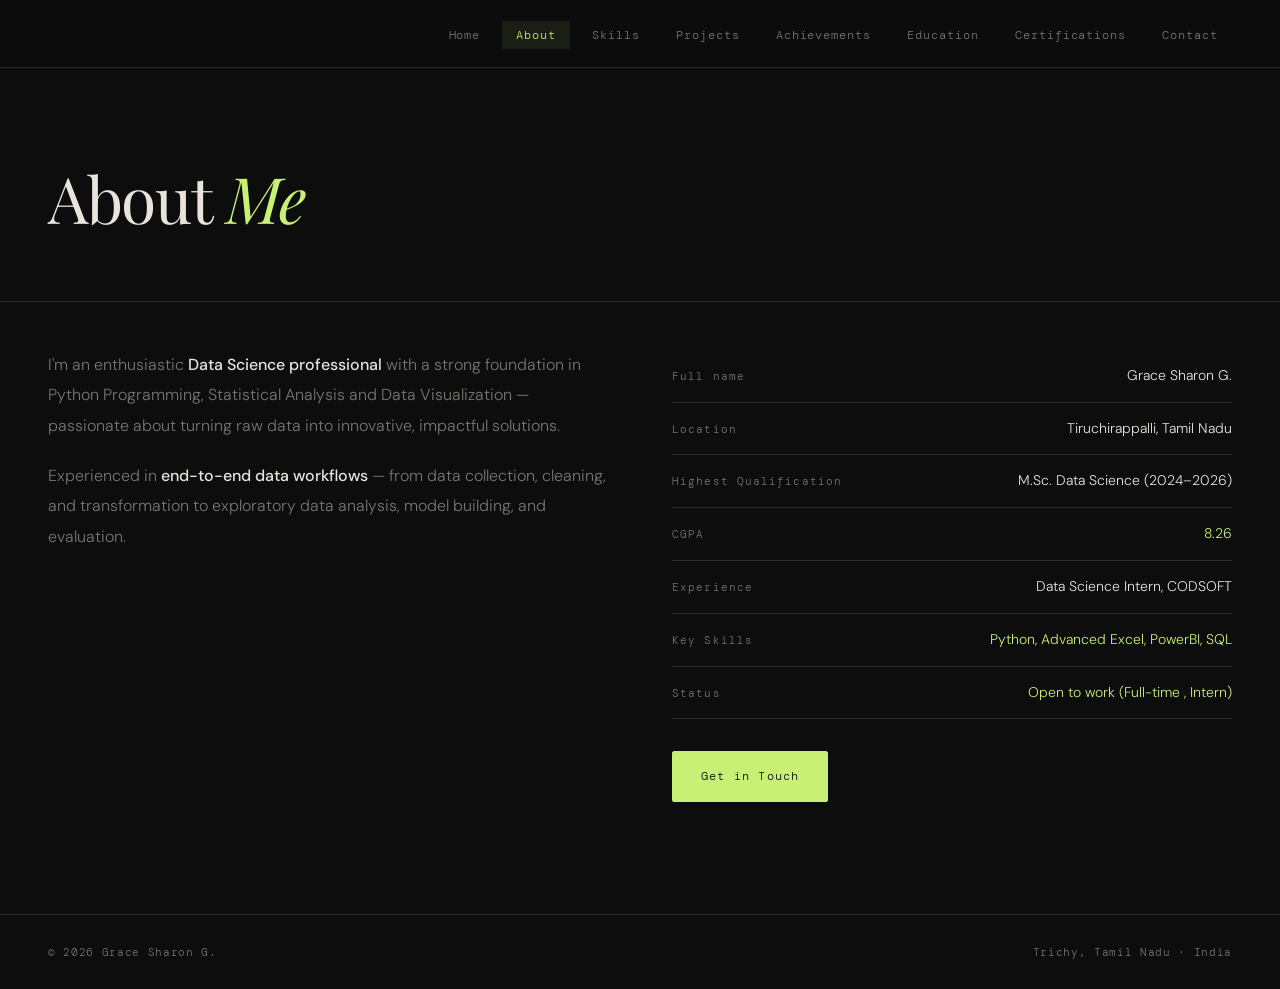
==== about.html @ ab7e4d13 "Add files via upload" ====
<!DOCTYPE html>
<html lang="en">
<head>
<meta charset="UTF-8">
<meta name="viewport" content="width=device-width, initial-scale=1.0">
<title>About — Grace Sharon</title>
<link rel="stylesheet" href="style.css">
</head>
<body>
<nav>
  <a class="nav-logo" href="index.html"></a>
  <button class="nav-hamburger" onclick="toggleMenu()" aria-label="Menu">
    <span></span><span></span><span></span>
  </button>
  <ul class="nav-links" id="nav-links">
    <li><a href="index.html">Home</a></li>
    <li><a href="about.html" class="active">About</a></li>
    <li><a href="skills.html">Skills</a></li>
    <li><a href="projects.html">Projects</a></li>
    <li><a href="achievements.html">Achievements</a></li>
    <li><a href="education.html">Education</a></li>
    <li><a href="certifications.html">Certifications</a></li>
    <li><a href="contact.html">Contact</a></li>
  </ul>
</nav>

<div class="page">
  <div class="page-header reveal">
    <h1 class="page-title">About  <em>Me</em></h1>
  </div>

  <div class="content">
    <div class="grid-2" style="gap: 64px; margin-bottom: 64px;">
      <div class="reveal">
        <p style="font-size:16px; color:var(--muted); line-height:1.9; margin-bottom:20px;">
          I'm an enthusiastic <strong style="color:var(--text); font-weight:500;">Data Science professional</strong> with a strong foundation in Python Programming, Statistical Analysis and Data Visualization — passionate about turning raw data into innovative, impactful solutions.
        </p>
        <p style="font-size:16px; color:var(--muted); line-height:1.9;">
          Experienced in <strong style="color:var(--text); font-weight:500;">end-to-end data workflows</strong> — from data collection, cleaning, and transformation to exploratory data analysis, model building, and evaluation.
        </p>
      </div>

      <div class="reveal">
        <div class="detail-row">
          <span class="detail-label">Full name</span>
          <span class="detail-value">Grace Sharon G.</span>
        </div>
        <div class="detail-row">
          <span class="detail-label">Location</span>
          <span class="detail-value">Tiruchirappalli, Tamil Nadu</span>
        </div>
        <div class="detail-row">
          <span class="detail-label">Highest Qualification</span>
          <span class="detail-value">M.Sc. Data Science (2024–2026)</span>
        </div>
        <div class="detail-row">
          <span class="detail-label">CGPA</span>
          <span class="detail-value" style="color:var(--accent)">8.26</span>
        </div>
        <div class="detail-row">
          <span class="detail-label">Experience</span>
          <span class="detail-value">Data Science Intern, CODSOFT</span>
        </div>
        <div class="detail-row">
          <span class="detail-label">Key Skills</span>
          <span class="detail-value" style="color:var(--accent)">Python, Advanced Excel, PowerBI, SQL</span>
        </div>
        <div class="detail-row">
          <span class="detail-label">Status</span>
          <span class="detail-value" style="color:var(--accent)">Open to work (Full-time , Intern)</span>
        </div>

        <div style="margin-top: 32px;">
          <a href="contact.html" class="btn btn-primary">Get in Touch</a>
        </div>
      </div>
    </div>
  </div>
</div>

<footer>
  <div class="footer-copy">© 2026 Grace Sharon G.</div>
  <div class="footer-copy">Trichy, Tamil Nadu · India</div>
</footer>

<script>
function toggleMenu(){ document.getElementById('nav-links').classList.toggle('open'); }
const obs = new IntersectionObserver(entries => {
  entries.forEach((e,i)=>{ if(e.isIntersecting){ setTimeout(()=>e.target.classList.add('visible'),i*80); obs.unobserve(e.target); } });
}, {threshold:0.1});
document.querySelectorAll('.reveal').forEach(el=>obs.observe(el));
</script>
</body>
</html>
---- style.css ----
@import url('https://fonts.googleapis.com/css2?family=Playfair+Display:ital,wght@0,400;0,700;1,400&family=DM+Mono:wght@300;400;500&family=DM+Sans:wght@300;400;500&display=swap');

:root {
  --bg: #0d0d0d;
  --surface: #141414;
  --surface2: #1c1c1c;
  --border: #2a2a2a;
  --text: #e8e4dc;
  --muted: #7a7570;
  --accent: #c8f075;
  --accent2: #75c8f0;
  --accent3: #f0a875;
  --serif: 'Playfair Display', Georgia, serif;
  --mono: 'DM Mono', monospace;
  --sans: 'DM Sans', sans-serif;
}

*, *::before, *::after { box-sizing: border-box; margin: 0; padding: 0; }
html { scroll-behavior: smooth; }

body {
  background: var(--bg);
  color: var(--text);
  font-family: var(--sans);
  font-weight: 300;
  line-height: 1.7;
  overflow-x: hidden;
  min-height: 100vh;
}

/* ── NAV ── */
nav {
  position: fixed; top: 0; left: 0; right: 0; z-index: 100;
  display: flex; justify-content: space-between; align-items: center;
  padding: 20px 48px;
  border-bottom: 1px solid var(--border);
  background: rgba(13,13,13,0.9);
  backdrop-filter: blur(14px);
}

.nav-logo {
  font-family: var(--mono);
  font-size: 13px;
  color: var(--accent);
  letter-spacing: 0.1em;
  text-decoration: none;
}

.nav-links { display: flex; gap: 8px; list-style: none; }

.nav-links a {
  font-family: var(--mono);
  font-size: 12px;
  color: var(--muted);
  text-decoration: none;
  letter-spacing: 0.08em;
  padding: 6px 14px;
  border-radius: 2px;
  transition: all 0.2s;
}

.nav-links a:hover { color: var(--text); }
.nav-links a.active {
  color: var(--accent);
  background: rgba(200,240,117,0.08);
}

.nav-hamburger {
  display: none;
  flex-direction: column; gap: 5px;
  cursor: pointer; background: none; border: none; padding: 4px;
}
.nav-hamburger span {
  display: block; width: 22px; height: 1px; background: var(--text);
  transition: all 0.3s;
}

/* ── PAGE WRAPPER ── */
.page {
  padding-top: 80px;
  min-height: 100vh;
}

/* ── HERO (index) ── */
.hero {
  min-height: calc(100vh - 80px);
  display: flex; flex-direction: column; justify-content: flex-end;
  padding: 0 48px 80px;
  position: relative; overflow: hidden;
}

.hero-bg {
  position: absolute; inset: 0;
  background:
    radial-gradient(ellipse 60% 50% at 70% 40%, rgba(200,240,117,0.07) 0%, transparent 70%),
    radial-gradient(ellipse 40% 60% at 20% 80%, rgba(117,200,240,0.05) 0%, transparent 60%);
  pointer-events: none;
}

.hero-tag {
  font-family: var(--mono); font-size: 12px;
  color: var(--accent); letter-spacing: 0.15em;
  margin-bottom: 24px;
  display: flex; align-items: center; gap: 10px;
}
.hero-tag::before {
  content: ''; display: inline-block;
  width: 28px; height: 1px; background: var(--accent);
}

.hero h1 {
  font-family: var(--serif);
  font-size: clamp(52px, 8vw, 104px);
  font-weight: 400; line-height: 1.0; letter-spacing: -0.02em;
  margin-bottom: 32px;
}
.hero h1 em { font-style: italic; color: var(--accent); }

.hero-desc {
  max-width: 520px; font-size: 16px;
  color: var(--muted); line-height: 1.8; margin-bottom: 48px;
}

.hero-actions { display: flex; gap: 16px; flex-wrap: wrap; }

.hero-stats {
  position: absolute; right: 48px; bottom: 80px;
  display: flex; flex-direction: column; gap: 28px; text-align: right;
}
.stat-num {
  font-family: var(--serif); font-size: 38px;
  font-weight: 700; color: var(--accent); line-height: 1;
}
.stat-label {
  font-family: var(--mono); font-size: 11px;
  color: var(--muted); letter-spacing: 0.1em;
}

/* ── BUTTONS ── */
.btn {
  font-family: var(--mono); font-size: 12px;
  letter-spacing: 0.1em; padding: 14px 28px;
  border-radius: 2px; cursor: pointer;
  text-decoration: none; transition: all 0.2s; display: inline-block;
}
.btn-primary {
  background: var(--accent); color: #0d0d0d;
  border: 1px solid var(--accent);
}
.btn-primary:hover { background: transparent; color: var(--accent); }
.btn-secondary {
  background: transparent; color: var(--text);
  border: 1px solid var(--border);
}
.btn-secondary:hover { border-color: var(--text); }

/* ── INNER PAGE HEADER ── */
.page-header {
  padding: 64px 48px 48px;
  border-bottom: 1px solid var(--border);
}
.page-eyebrow {
  font-family: var(--mono); font-size: 11px;
  color: var(--accent); letter-spacing: 0.15em; margin-bottom: 12px;
}
.page-title {
  font-family: var(--serif);
  font-size: clamp(40px, 5vw, 64px);
  font-weight: 400; letter-spacing: -0.02em;
}
.page-title em { font-style: italic; color: var(--accent); }

/* ── CONTENT AREA ── */
.content { padding: 48px; }

/* ── REVEAL ANIMATION ── */
.reveal {
  opacity: 0; transform: translateY(22px);
  transition: opacity 0.65s ease, transform 0.65s ease;
}
.reveal.visible { opacity: 1; transform: none; }

/* ── CARDS / GRID ── */
.grid-2 { display: grid; grid-template-columns: 1fr 1fr; gap: 2px; }
.grid-3 { display: grid; grid-template-columns: repeat(3, 1fr); gap: 2px; }
.grid-auto { display: grid; grid-template-columns: repeat(auto-fit, minmax(240px, 1fr)); gap: 2px; }

.card {
  background: var(--surface); padding: 28px 24px;
  transition: background 0.2s;
}
.card:hover { background: var(--surface2); }

.card-label {
  font-family: var(--mono); font-size: 11px;
  color: var(--accent); letter-spacing: 0.12em; margin-bottom: 14px;
}
.card-title { font-size: 15px; color: var(--text); margin-bottom: 6px; line-height: 1.4; }
.card-sub { font-family: var(--mono); font-size: 11px; color: var(--muted); }

/* WINNER badge */
.badge-winner {
  display: inline-block;
  font-family: var(--mono); font-size: 9px;
  letter-spacing: 0.15em; color: #0d0d0d;
  background: var(--accent); padding: 3px 8px; border-radius: 2px;
  margin-bottom: 10px;
}

/* LIST ROWS */
.list-row {
  display: grid; grid-template-columns: 120px 1fr auto;
  gap: 32px; align-items: start;
  padding: 28px 0; border-bottom: 1px solid var(--border);
}
.list-row-meta {
  font-family: var(--mono); font-size: 12px;
  color: var(--muted); padding-top: 4px;
}
.list-row-title {
  font-family: var(--serif); font-size: 22px;
  font-weight: 400; margin-bottom: 8px; transition: color 0.2s;
}
.list-row:hover .list-row-title { color: var(--accent); }
.list-row-desc { font-size: 14px; color: var(--muted); line-height: 1.7; max-width: 580px; }
.list-row-arrow { font-size: 20px; color: var(--border); padding-top:4px; transition: color 0.2s; }
.list-row:hover .list-row-arrow { color: var(--accent); }

/* TAGS */
.tags { display: flex; gap: 8px; flex-wrap: wrap; margin-top: 14px; }
.tag {
  font-family: var(--mono); font-size: 11px;
  padding: 4px 10px; border: 1px solid var(--border);
  color: var(--muted); letter-spacing: 0.08em; border-radius: 2px;
}

/* SKILL LIST */
.skill-list { list-style: none; display: flex; flex-direction: column; gap: 8px; }
.skill-list li {
  font-size: 14px; color: var(--muted);
  display: flex; align-items: center; gap: 8px; transition: color 0.2s;
}
.skill-list li:hover { color: var(--text); }
.skill-list li::before { content: '·'; color: var(--accent); font-size: 20px; line-height: 0; }

/* DETAIL ROW */
.detail-row {
  display: flex; justify-content: space-between; align-items: baseline;
  padding: 14px 0; border-bottom: 1px solid var(--border); font-size: 14px;
}
.detail-label { font-family: var(--mono); font-size: 11px; color: var(--muted); letter-spacing: 0.1em; }
.detail-value { color: var(--text); }

/* FOOTER */
footer {
  padding: 28px 48px;
  border-top: 1px solid var(--border);
  display: flex; justify-content: space-between; align-items: center;
  margin-top: auto;
}
.footer-copy { font-family: var(--mono); font-size: 11px; color: var(--muted); letter-spacing: 0.06em; }

/* CONTACT LINKS */
.contact-link {
  display: flex; justify-content: space-between; align-items: center;
  padding: 18px 0; border-bottom: 1px solid var(--border);
  text-decoration: none; color: var(--text); transition: all 0.2s;
}
.contact-link:hover { padding-left: 8px; }
.contact-link:hover .cl-label { color: var(--accent); }
.cl-label { font-size: 15px; transition: color 0.2s; }
.cl-value { font-family: var(--mono); font-size: 12px; color: var(--muted); }

/* ── RESPONSIVE ── */
@media (max-width: 768px) {
  nav { padding: 16px 24px; }
  .nav-links { display: none; flex-direction: column; position: absolute; top: 61px; left: 0; right: 0; background: var(--bg); border-bottom: 1px solid var(--border); padding: 16px 24px; gap: 4px; }
  .nav-links.open { display: flex; }
  .nav-hamburger { display: flex; }
  .hero { padding: 0 24px 60px; }
  .hero-stats { display: none; }
  .page-header { padding: 40px 24px 32px; }
  .content { padding: 32px 24px; }
  .grid-2 { grid-template-columns: 1fr; }
  .grid-3 { grid-template-columns: 1fr; }
  .list-row { grid-template-columns: 1fr; gap: 10px; }
  .list-row-arrow { display: none; }
  footer { flex-direction: column; gap: 8px; text-align: center; padding: 24px; }
}
/* HERO IMAGE */
.hero-image {
  position: absolute;
  top: 100px;
  right: 100px;
  width: 400px;
  height: 450px;
  overflow: hidden;
  border-radius: 6px;
  border: 1px solid var(--border);
  background: var(--surface);
}

.hero-image img {
  width: 100%;
  height: 100%;
  object-fit: cover;
}

/* Mobile */
@media (max-width: 768px) {
  .hero-image {
    position: static;
    width: 180px;
    height: 220px;
    margin: 40px auto 0;
  }
}
/* HERO CONTACT LINKS */
.hero-contact {
  position: absolute;
  top: 40px;
  right: 100px;
  display: flex;
  flex-direction: column;
  gap: 10px;
  text-align: right;
}

.hero-contact a {
  font-family: var(--mono);
  font-size: 12px;
  color: var(--muted);
  text-decoration: none;
  letter-spacing: 0.08em;
  transition: color 0.2s;
}

.hero-contact a:hover {
  color: var(--accent);
}

/* Mobile */
@media (max-width: 768px) {
  .hero-contact {
    position: static;
    margin-top: 20px;
    text-align: center;
    align-items: center;
  }
}
/* HERO CONTACT LINKS - INLINE */
.hero-contact {
  position: absolute;
  top: 40px;
  right: 100px;
  display: flex;
  flex-direction: row;
  gap: 14px;
  align-items: center;
}

.hero-contact a {
  font-family: var(--mono);
  font-size: 12px;
  color: var(--muted);
  text-decoration: none;
  letter-spacing: 0.08em;
  transition: color 0.2s;
}

.hero-contact a:hover {
  color: var(--accent);
}

.hero-contact span {
  color: var(--border);
  font-size: 12px;
}

/* Mobile */
@media (max-width: 768px) {
  .hero-contact {
    position: static;
    justify-content: center;
    margin-top: 20px;
    gap: 10px;
  }
}
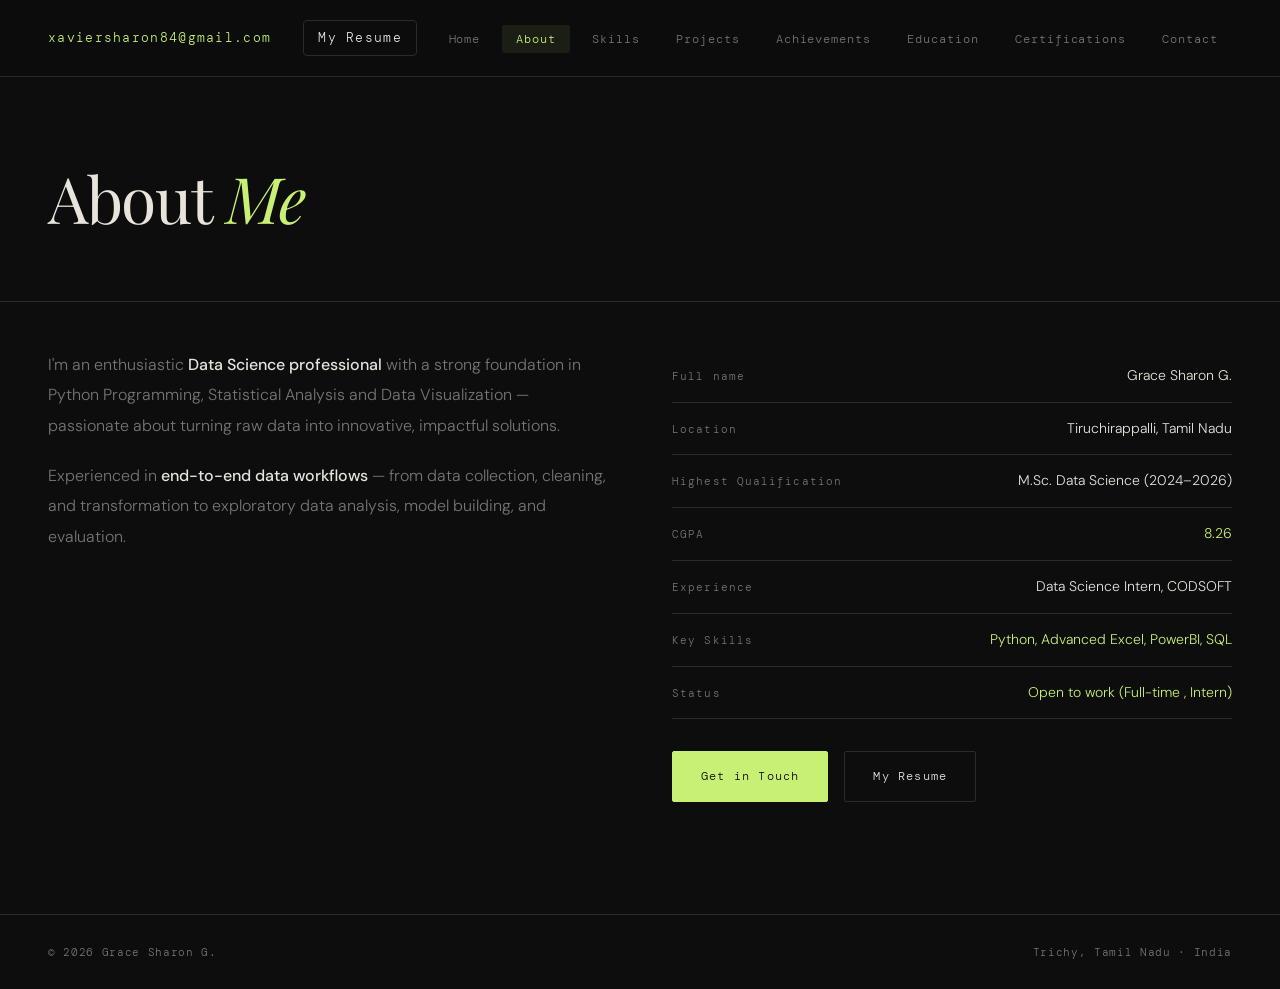
==== commit 7e7f1173: "Add files via upload" ====
--- a/about.html
+++ b/about.html
@@ -1,94 +1,98 @@
-<!DOCTYPE html>
-<html lang="en">
-<head>
-<meta charset="UTF-8">
-<meta name="viewport" content="width=device-width, initial-scale=1.0">
-<title>About — Grace Sharon</title>
-<link rel="stylesheet" href="style.css">
-</head>
-<body>
-<nav>
-  <a class="nav-logo" href="index.html"></a>
-  <button class="nav-hamburger" onclick="toggleMenu()" aria-label="Menu">
-    <span></span><span></span><span></span>
-  </button>
-  <ul class="nav-links" id="nav-links">
-    <li><a href="index.html">Home</a></li>
-    <li><a href="about.html" class="active">About</a></li>
-    <li><a href="skills.html">Skills</a></li>
-    <li><a href="projects.html">Projects</a></li>
-    <li><a href="achievements.html">Achievements</a></li>
-    <li><a href="education.html">Education</a></li>
-    <li><a href="certifications.html">Certifications</a></li>
-    <li><a href="contact.html">Contact</a></li>
-  </ul>
-</nav>
-
-<div class="page">
-  <div class="page-header reveal">
-    <h1 class="page-title">About  <em>Me</em></h1>
-  </div>
-
-  <div class="content">
-    <div class="grid-2" style="gap: 64px; margin-bottom: 64px;">
-      <div class="reveal">
-        <p style="font-size:16px; color:var(--muted); line-height:1.9; margin-bottom:20px;">
-          I'm an enthusiastic <strong style="color:var(--text); font-weight:500;">Data Science professional</strong> with a strong foundation in Python Programming, Statistical Analysis and Data Visualization — passionate about turning raw data into innovative, impactful solutions.
-        </p>
-        <p style="font-size:16px; color:var(--muted); line-height:1.9;">
-          Experienced in <strong style="color:var(--text); font-weight:500;">end-to-end data workflows</strong> — from data collection, cleaning, and transformation to exploratory data analysis, model building, and evaluation.
-        </p>
-      </div>
-
-      <div class="reveal">
-        <div class="detail-row">
-          <span class="detail-label">Full name</span>
-          <span class="detail-value">Grace Sharon G.</span>
-        </div>
-        <div class="detail-row">
-          <span class="detail-label">Location</span>
-          <span class="detail-value">Tiruchirappalli, Tamil Nadu</span>
-        </div>
-        <div class="detail-row">
-          <span class="detail-label">Highest Qualification</span>
-          <span class="detail-value">M.Sc. Data Science (2024–2026)</span>
-        </div>
-        <div class="detail-row">
-          <span class="detail-label">CGPA</span>
-          <span class="detail-value" style="color:var(--accent)">8.26</span>
-        </div>
-        <div class="detail-row">
-          <span class="detail-label">Experience</span>
-          <span class="detail-value">Data Science Intern, CODSOFT</span>
-        </div>
-        <div class="detail-row">
-          <span class="detail-label">Key Skills</span>
-          <span class="detail-value" style="color:var(--accent)">Python, Advanced Excel, PowerBI, SQL</span>
-        </div>
-        <div class="detail-row">
-          <span class="detail-label">Status</span>
-          <span class="detail-value" style="color:var(--accent)">Open to work (Full-time , Intern)</span>
-        </div>
-
-        <div style="margin-top: 32px;">
-          <a href="contact.html" class="btn btn-primary">Get in Touch</a>
-        </div>
-      </div>
-    </div>
-  </div>
-</div>
-
-<footer>
-  <div class="footer-copy">© 2026 Grace Sharon G.</div>
-  <div class="footer-copy">Trichy, Tamil Nadu · India</div>
-</footer>
-
-<script>
-function toggleMenu(){ document.getElementById('nav-links').classList.toggle('open'); }
-const obs = new IntersectionObserver(entries => {
-  entries.forEach((e,i)=>{ if(e.isIntersecting){ setTimeout(()=>e.target.classList.add('visible'),i*80); obs.unobserve(e.target); } });
-}, {threshold:0.1});
-document.querySelectorAll('.reveal').forEach(el=>obs.observe(el));
-</script>
-</body>
+<!DOCTYPE html>
+<html lang="en">
+<head>
+<meta charset="UTF-8">
+<meta name="viewport" content="width=device-width, initial-scale=1.0">
+<title>About — Grace Sharon</title>
+<link rel="stylesheet" href="style.css">
+</head>
+<body>
+<nav>
+    <div style="display: flex; gap: 32px; align-items: center;">
+    <a class="nav-logo" href="index.html">xaviersharon84@gmail.com</a>
+    <a class="nav-logo" href="GRACE _SHARON_G_Data_Analyst.pdf" download style="color: var(--text); border: 1px solid var(--border); padding: 6px 14px; border-radius: 4px;">My Resume</a>
+  </div>
+  <button class="nav-hamburger" onclick="toggleMenu()" aria-label="Menu">
+    <span></span><span></span><span></span>
+  </button>
+  <ul class="nav-links" id="nav-links">
+    <li><a href="index.html">Home</a></li>
+    <li><a href="about.html" class="active">About</a></li>
+    <li><a href="skills.html">Skills</a></li>
+    <li><a href="projects.html">Projects</a></li>
+    <li><a href="achievements.html">Achievements</a></li>
+    <li><a href="education.html">Education</a></li>
+    <li><a href="certifications.html">Certifications</a></li>
+    <li><a href="contact.html">Contact</a></li>
+  </ul>
+</nav>
+
+<div class="page">
+  <div class="page-header reveal">
+    <h1 class="page-title">About  <em>Me</em></h1>
+  </div>
+
+  <div class="content">
+    <div class="grid-2" style="gap: 64px; margin-bottom: 64px;">
+      <div class="reveal">
+        <p style="font-size:16px; color:var(--muted); line-height:1.9; margin-bottom:20px;">
+          I'm an enthusiastic <strong style="color:var(--text); font-weight:500;">Data Science professional</strong> with a strong foundation in Python Programming, Statistical Analysis and Data Visualization — passionate about turning raw data into innovative, impactful solutions.
+        </p>
+        <p style="font-size:16px; color:var(--muted); line-height:1.9;">
+          Experienced in <strong style="color:var(--text); font-weight:500;">end-to-end data workflows</strong> — from data collection, cleaning, and transformation to exploratory data analysis, model building, and evaluation.
+        </p>
+      </div>
+
+      <div class="reveal">
+        <div class="detail-row">
+          <span class="detail-label">Full name</span>
+          <span class="detail-value">Grace Sharon G.</span>
+        </div>
+        <div class="detail-row">
+          <span class="detail-label">Location</span>
+          <span class="detail-value">Tiruchirappalli, Tamil Nadu</span>
+        </div>
+        <div class="detail-row">
+          <span class="detail-label">Highest Qualification</span>
+          <span class="detail-value">M.Sc. Data Science (2024–2026)</span>
+        </div>
+        <div class="detail-row">
+          <span class="detail-label">CGPA</span>
+          <span class="detail-value" style="color:var(--accent)">8.26</span>
+        </div>
+        <div class="detail-row">
+          <span class="detail-label">Experience</span>
+          <span class="detail-value">Data Science Intern, CODSOFT</span>
+        </div>
+        <div class="detail-row">
+          <span class="detail-label">Key Skills</span>
+          <span class="detail-value" style="color:var(--accent)">Python, Advanced Excel, PowerBI, SQL</span>
+        </div>
+        <div class="detail-row">
+          <span class="detail-label">Status</span>
+          <span class="detail-value" style="color:var(--accent)">Open to work (Full-time , Intern)</span>
+        </div>
+
+        <div style="margin-top: 32px; display: flex; gap: 16px;">
+          <a href="contact.html" class="btn btn-primary">Get in Touch</a>
+          <a href="GRACE _SHARON_G_Data_Analyst.pdf" class="btn btn-secondary" download>My Resume</a>
+        </div>
+      </div>
+    </div>
+  </div>
+</div>
+
+<footer>
+  <div class="footer-copy">© 2026 Grace Sharon G.</div>
+  <div class="footer-copy">Trichy, Tamil Nadu · India</div>
+</footer>
+
+<script>
+function toggleMenu(){ document.getElementById('nav-links').classList.toggle('open'); }
+const obs = new IntersectionObserver(entries => {
+  entries.forEach((e,i)=>{ if(e.isIntersecting){ setTimeout(()=>e.target.classList.add('visible'),i*80); obs.unobserve(e.target); } });
+}, {threshold:0.1});
+document.querySelectorAll('.reveal').forEach(el=>obs.observe(el));
+</script>
+</body>
 </html>
